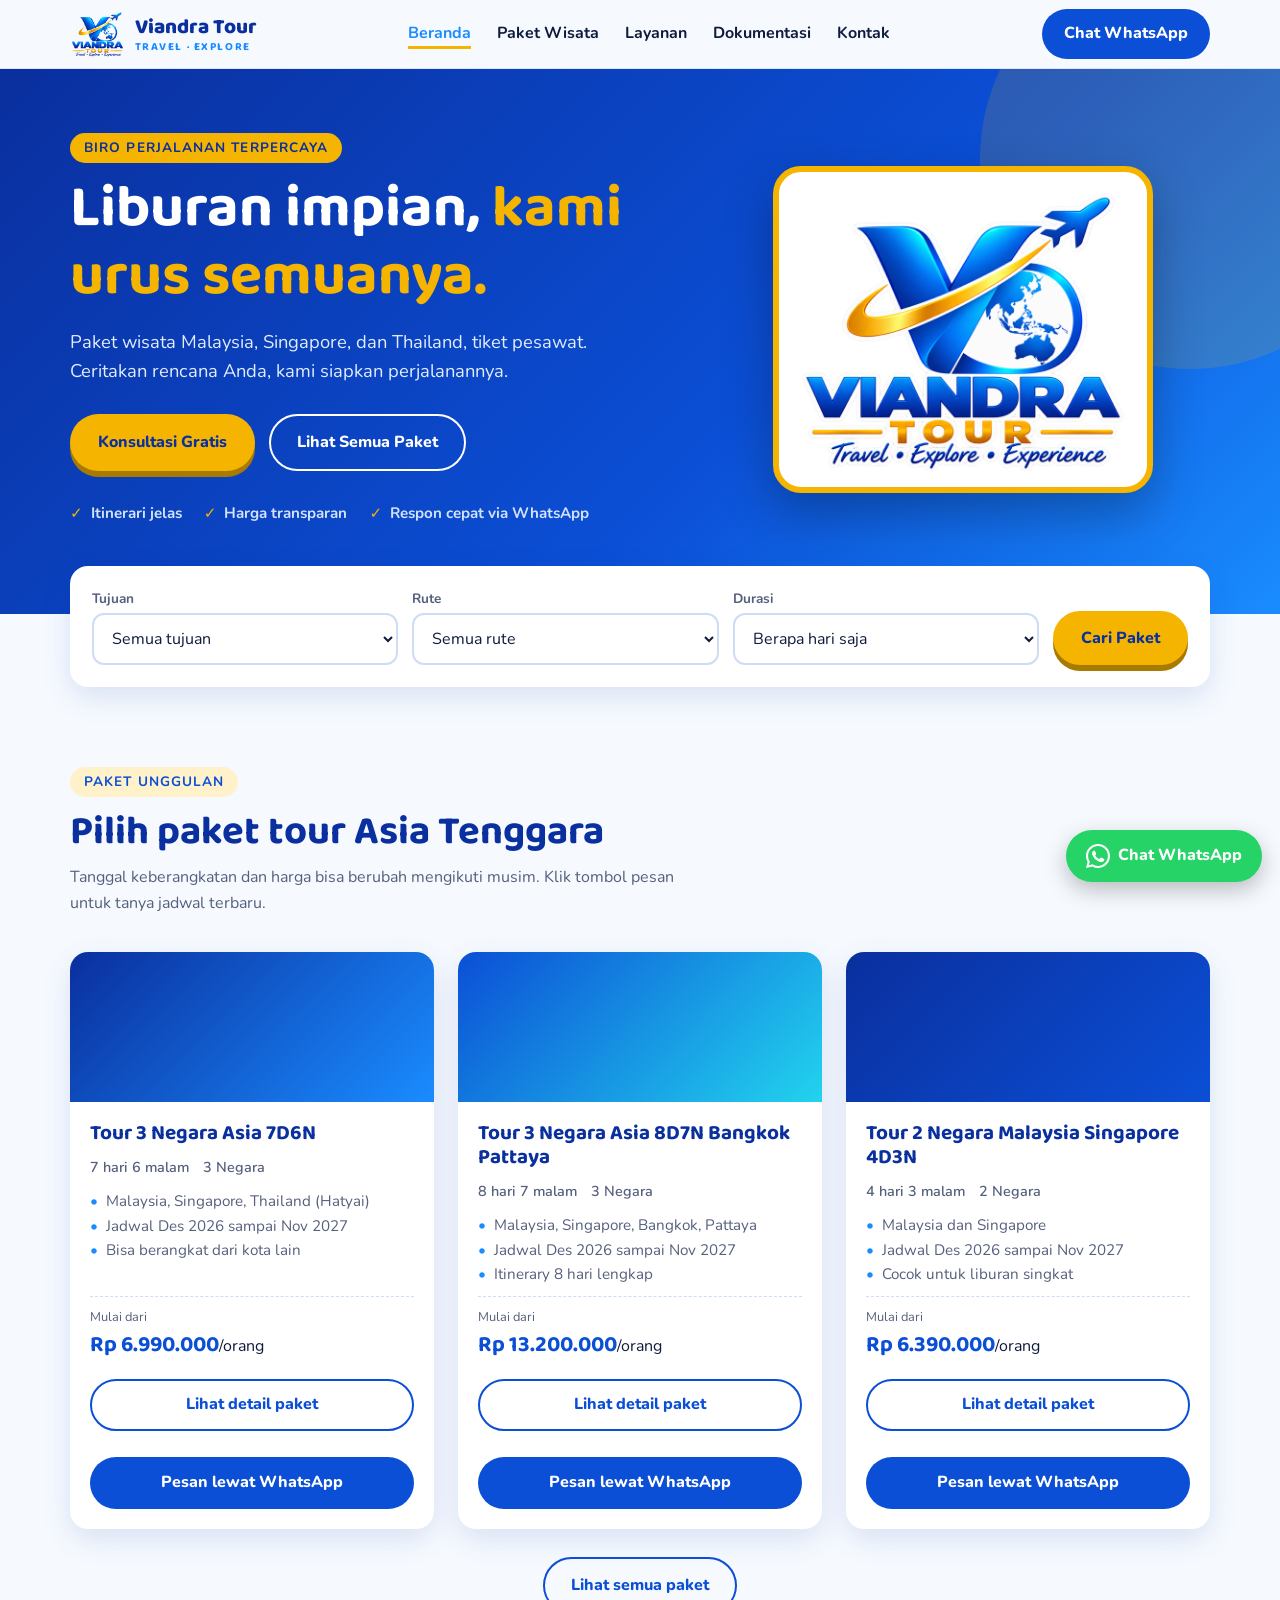
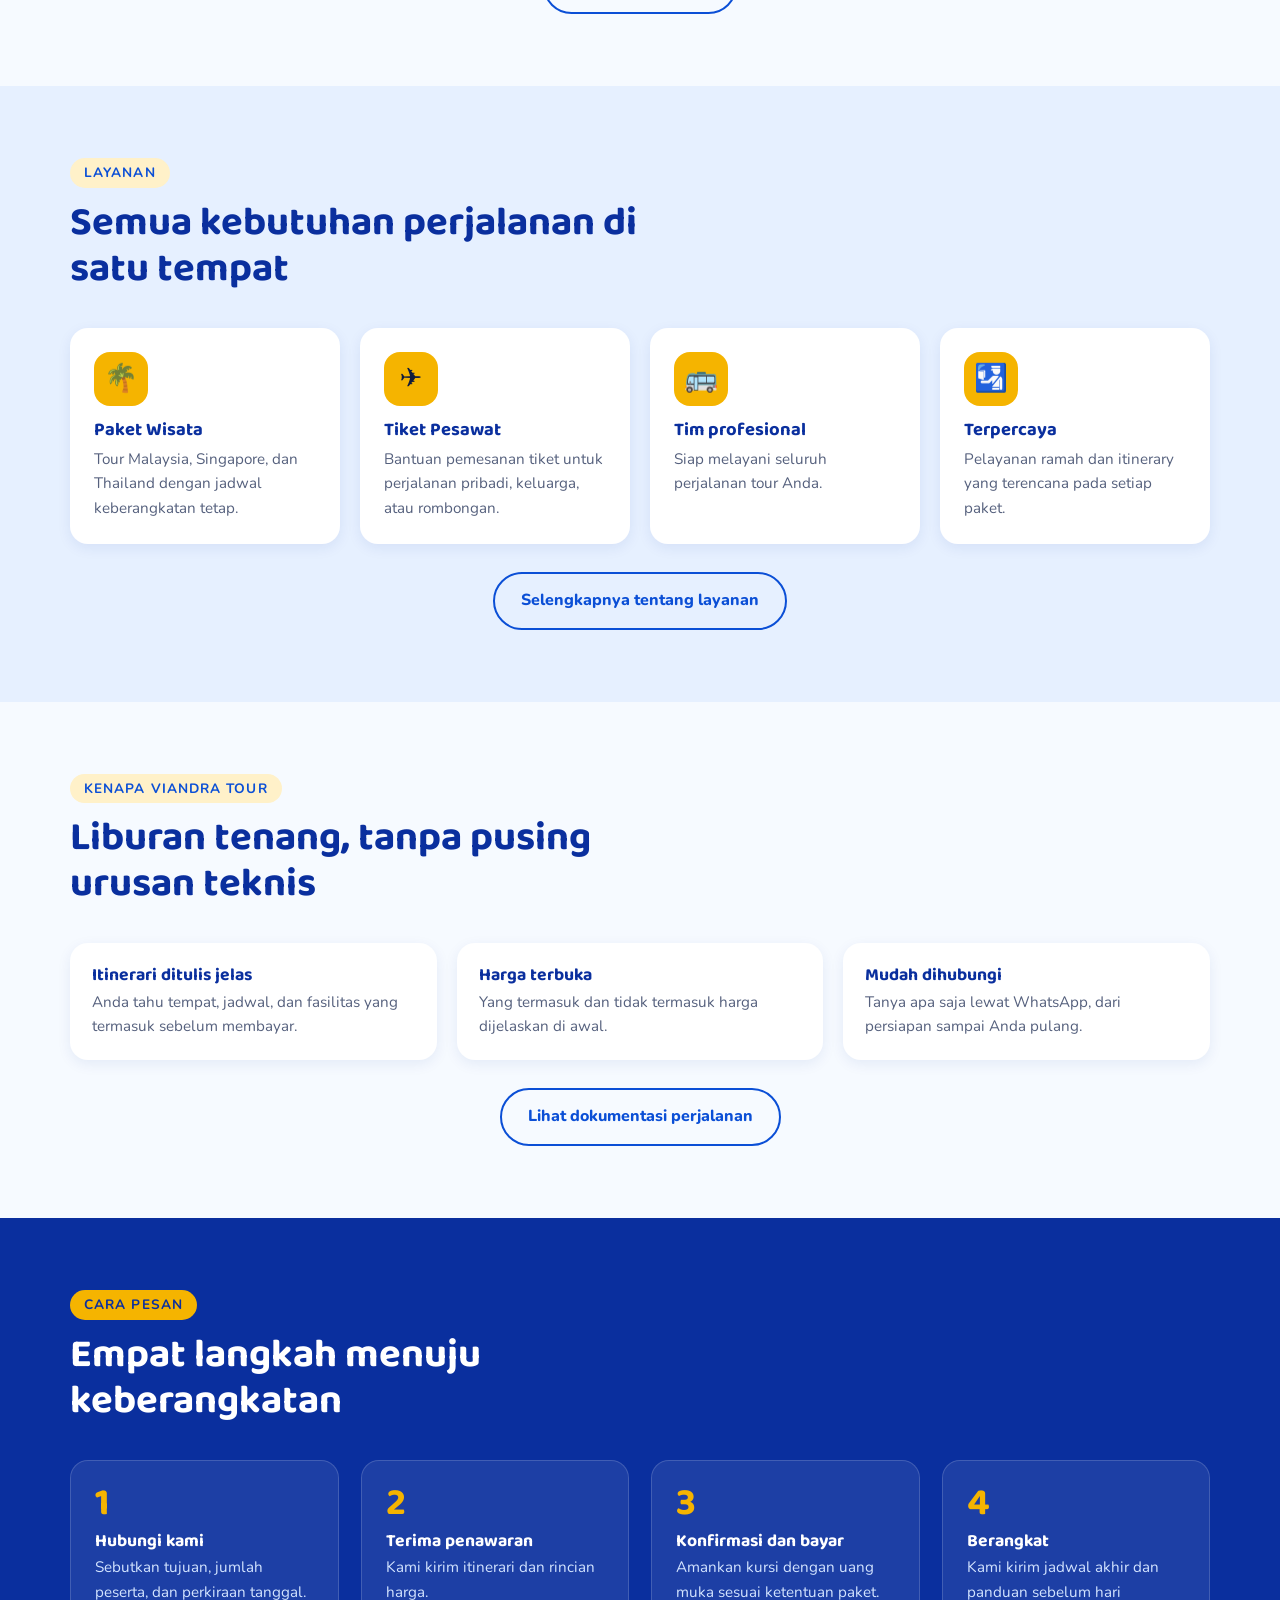
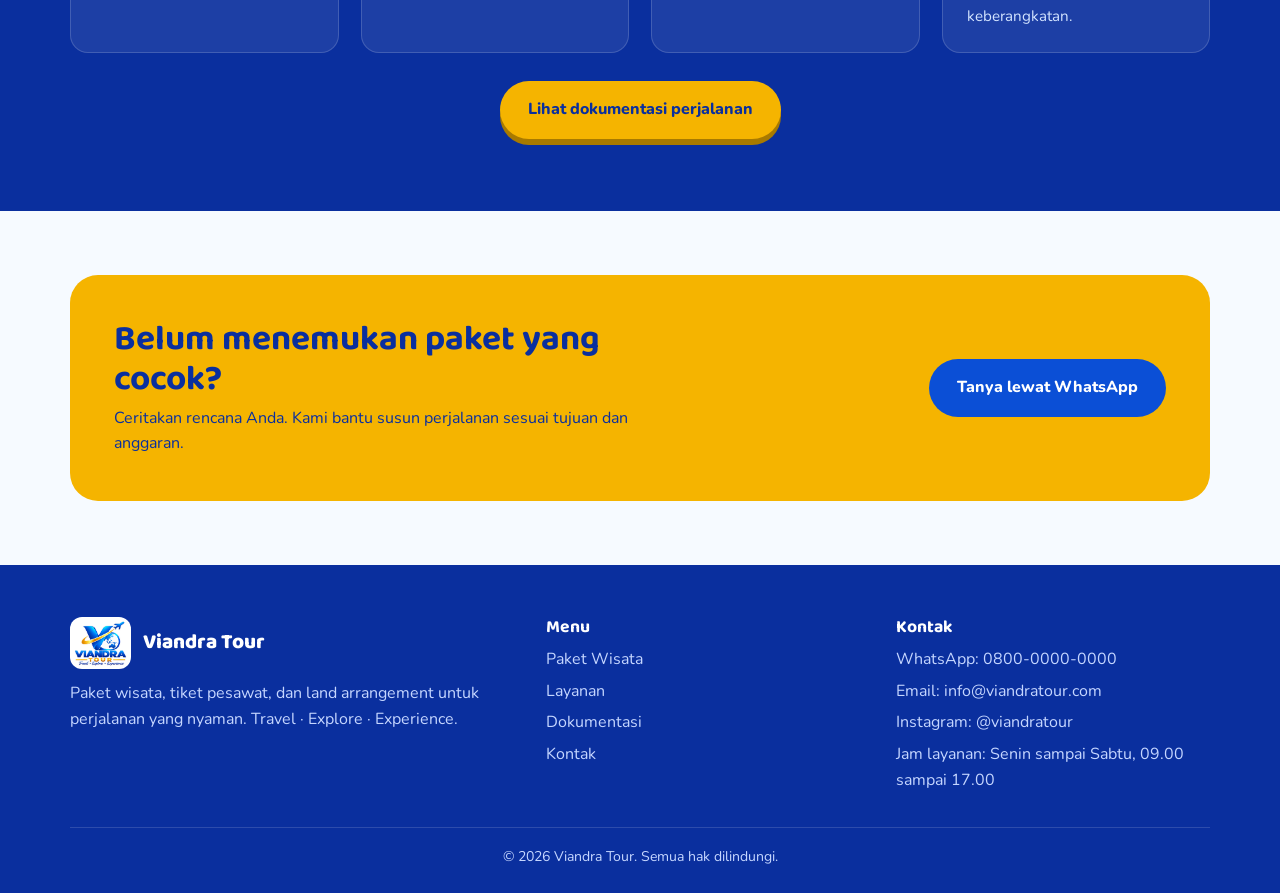
==== index.html @ dbaf94c6 "Add files via upload" ====
<!DOCTYPE html>
<html lang="id">
<head>
<meta charset="utf-8">
<meta name="viewport" content="width=device-width, initial-scale=1">
<title>Paket Wisata Malaysia, Singapore, Thailand | Viandra Tour</title>
<meta name="description" content="Viandra Tour melayani paket wisata Malaysia, Singapore, dan Thailand, tiket pesawat, dan sewa bus. Konsultasi gratis lewat WhatsApp.">
<meta property="og:image" content="logo.png">
<link rel="icon" href="logo.png">
<link rel="preconnect" href="https://fonts.googleapis.com">
<link rel="preconnect" href="https://fonts.gstatic.com" crossorigin>
<link href="https://fonts.googleapis.com/css2?family=Baloo+2:wght@600;700;800&family=Nunito:wght@400;600;700&display=swap" rel="stylesheet">
<link rel="stylesheet" href="style.css">
</head>
<body data-page="home">
<div id="site-header"></div>
<main>
  <section class="hero">
    <div class="wrap hero-grid">
      <div>
        <span class="eyebrow" style="background:var(--yellow);color:var(--green-900)">Biro perjalanan terpercaya</span>
        <h1>Liburan impian, <span>kami urus semuanya.</span></h1>
        <p>Paket wisata Malaysia, Singapore, dan Thailand, tiket pesawat. Ceritakan rencana Anda, kami siapkan perjalanannya.</p>
        <div class="hero-actions">
          <a class="btn btn-primary" data-wa="Halo Viandra Tour, saya ingin konsultasi gratis untuk rencana liburan." href="#">Konsultasi Gratis</a>
          <a class="btn btn-ghost" href="paket.html">Lihat Semua Paket</a>
        </div>
        <ul class="hero-points"><li>Itinerari jelas</li><li>Harga transparan</li><li>Respon cepat via WhatsApp</li></ul>
      </div>
      <img class="hero-logo" src="logo.png" alt="Logo Viandra Tour" width="380" height="380">
    </div>
  </section>
  <section class="finder" aria-label="Cari paket"><div class="wrap">
    <form class="finder-box" id="finder" action="paket.html" method="get">
      <div class="field"><label for="fDest">Tujuan</label><select id="fDest" name="dest"><option value="all">Semua tujuan</option></select></div>
      <div class="field"><label for="fType">Rute</label><select id="fType" name="type"><option value="all">Semua rute</option><option value="3 Negara">3 Negara</option><option value="2 Negara">2 Negara</option><option value="Thailand">Thailand</option></select></div>
      <div class="field"><label for="fDur">Durasi</label><select id="fDur" name="dur"><option value="all">Berapa hari saja</option><option value="short">Sampai 4 hari</option><option value="long">5 hari atau lebih</option></select></div>
      <button class="btn btn-primary" type="submit">Cari Paket</button>
    </form>
  </div></section>
  <section class="packages"><div class="wrap">
    <div class="section-head"><span class="eyebrow">Paket unggulan</span><h2>Pilih paket tour Asia Tenggara</h2><p>Tanggal keberangkatan dan harga bisa berubah mengikuti musim. Klik tombol pesan untuk tanya jadwal terbaru.</p></div>
    <div class="grid" id="pkgGrid"></div>
    <div class="more"><a class="btn btn-outline" href="paket.html">Lihat semua paket</a></div>
  </div></section>
  <section class="services"><div class="wrap">
    <div class="section-head"><span class="eyebrow">Layanan</span><h2>Semua kebutuhan perjalanan di satu tempat</h2></div>
    <div class="grid" style="grid-template-columns:repeat(auto-fit,minmax(220px,1fr))">
      <article class="service"><div class="ico" aria-hidden="true">🌴</div><h3>Paket Wisata</h3><p>Tour Malaysia, Singapore, dan Thailand dengan jadwal keberangkatan tetap.</p></article>
      <article class="service"><div class="ico" aria-hidden="true">✈️</div><h3>Tiket Pesawat</h3><p>Bantuan pemesanan tiket untuk perjalanan pribadi, keluarga, atau rombongan.</p></article>
      <article class="service"><div class="ico" aria-hidden="true">🚌</div><h3>Tim profesional</h3><p>Siap melayani seluruh perjalanan tour Anda.</p></article>
      <article class="service"><div class="ico" aria-hidden="true">🛂</div><h3>Terpercaya</h3><p>Pelayanan ramah dan itinerary yang terencana pada setiap paket.</p></article>
    </div>
    <div class="more"><a class="btn btn-outline" href="layanan.html">Selengkapnya tentang layanan</a></div>
  </div></section>
  <section><div class="wrap">
    <div class="section-head"><span class="eyebrow">Kenapa Viandra Tour</span><h2>Liburan tenang, tanpa pusing urusan teknis</h2></div>
    <div class="teaser-grid">
      <div class="mini"><h3>Itinerari ditulis jelas</h3><p>Anda tahu tempat, jadwal, dan fasilitas yang termasuk sebelum membayar.</p></div>
      <div class="mini"><h3>Harga terbuka</h3><p>Yang termasuk dan tidak termasuk harga dijelaskan di awal.</p></div>
      <div class="mini"><h3>Mudah dihubungi</h3><p>Tanya apa saja lewat WhatsApp, dari persiapan sampai Anda pulang.</p></div>
    </div>
    <div class="more"><a class="btn btn-outline" href="kenapa-kami.html">Kenali kami lebih dekat</a></div>
  </div></section>
  <section class="steps"><div class="wrap">
    <div class="section-head"><span class="eyebrow">Cara pesan</span><h2>Empat langkah menuju keberangkatan</h2></div>
    <div class="step-grid">
      <div class="step"><b>1</b><h3>Hubungi kami</h3><p>Sebutkan tujuan, jumlah peserta, dan perkiraan tanggal.</p></div>
      <div class="step"><b>2</b><h3>Terima penawaran</h3><p>Kami kirim itinerari dan rincian harga.</p></div>
      <div class="step"><b>3</b><h3>Konfirmasi dan bayar</h3><p>Amankan kursi dengan uang muka sesuai ketentuan paket.</p></div>
      <div class="step"><b>4</b><h3>Berangkat</h3><p>Kami kirim jadwal akhir dan panduan sebelum hari keberangkatan.</p></div>
    </div>
    <div class="more"><a class="btn btn-primary" href="cara-pesan.html">Lihat cara pesan lengkap</a></div>
  </div></section>
  <section class="cta"><div class="wrap"><div class="cta-box">
    <div><h2>Belum menemukan paket yang cocok?</h2><p>Ceritakan rencana Anda. Kami bantu susun perjalanan sesuai tujuan dan anggaran.</p></div>
    <a class="btn btn-wa" data-wa="Halo Viandra Tour, saya ingin dibuatkan paket perjalanan khusus." href="#">Tanya lewat WhatsApp</a>
  </div></div></section>
</main>
<div id="site-footer"></div>
<script src="site.js"></script>
<script>
  document.addEventListener("DOMContentLoaded", () => {
    const fDest = document.getElementById("fDest");
    [...new Set(PACKAGES.map(p => p.dest))].forEach(d => { const o = document.createElement("option"); o.value = d; o.textContent = d; fDest.appendChild(o); });
    document.getElementById("pkgGrid").innerHTML = PACKAGES.slice(0, 3).map(packageCard).join("");
  });
</script>
</body>
</html>
---- style.css ----
:root{--green-900:#0a2f9e;--green-700:#0b4fd6;--green-500:#1a8cff;--green-100:#e6f0ff;--yellow:#f5b400;--yellow-soft:#fff1c9;--ink:#0f1b3d;--muted:#55607d;--paper:#f6faff;--white:#ffffff;--radius:18px;--shadow:0 10px 30px rgba(10,47,158,.12)}
*{box-sizing:border-box;margin:0;padding:0}
html{scroll-behavior:smooth}
body{font-family:'Nunito',system-ui,sans-serif;color:var(--ink);background:var(--paper);line-height:1.6;-webkit-font-smoothing:antialiased}
img{max-width:100%;display:block}
a{color:inherit;text-decoration:none}
h1,h2,h3{font-family:'Baloo 2','Nunito',sans-serif;line-height:1.15;color:var(--green-900)}
.wrap{width:min(1140px,100% - 32px);margin-inline:auto}
section{padding:72px 0}
.eyebrow{display:inline-block;font-weight:700;font-size:.85rem;letter-spacing:.08em;text-transform:uppercase;color:var(--green-700);background:var(--yellow-soft);padding:4px 14px;border-radius:999px;margin-bottom:12px}
.section-head{max-width:640px;margin-bottom:36px}
.section-head h2{font-size:clamp(1.8rem,4vw,2.5rem);margin-bottom:10px}
.section-head p{color:var(--muted)}
.btn{display:inline-flex;align-items:center;gap:10px;font-weight:800;border-radius:999px;padding:14px 26px;border:2px solid transparent;cursor:pointer;transition:transform .15s,box-shadow .15s,background .15s;font-family:inherit;font-size:1rem}
.btn:hover{transform:translateY(-2px)}
.btn-primary{background:var(--yellow);color:var(--green-900);box-shadow:0 6px 0 #a87a00}
.btn-primary:hover{box-shadow:0 8px 0 #a87a00}
.btn-wa{background:var(--green-700);color:#fff}
.btn-wa:hover{background:var(--green-900)}
.btn-ghost{border-color:#fff;color:#fff}
.btn-ghost:hover{background:rgba(255,255,255,.12)}
.btn:focus-visible,a:focus-visible,button:focus-visible{outline:3px solid var(--yellow);outline-offset:3px}
header{position:sticky;top:0;z-index:50;background:rgba(246,250,255,.94);backdrop-filter:blur(8px);border-bottom:1px solid #d9e6fb}
.nav{display:flex;align-items:center;justify-content:space-between;height:68px}
.brand{display:flex;align-items:center;gap:10px;font-family:'Baloo 2',sans-serif;font-weight:800;font-size:1.3rem;color:var(--green-900)}
.brand img{width:46px;height:46px;border-radius:50%}
.brand small{display:block;font-size:.7rem;font-weight:700;color:var(--green-500);letter-spacing:.14em;margin-top:-6px}
nav ul{display:flex;gap:26px;list-style:none;font-weight:700}
nav a:hover{color:var(--green-500)}
.nav-cta{padding:10px 20px}
.menu-toggle{display:none;background:none;border:0;font-size:1.8rem;color:var(--green-900);cursor:pointer}
.hero{background:linear-gradient(135deg,var(--green-900),var(--green-700) 60%,var(--green-500));color:#fff;padding:64px 0 88px;position:relative;overflow:hidden}
.hero::after{content:"";position:absolute;right:-120px;top:-120px;width:420px;height:420px;border-radius:50%;background:rgba(245,180,0,.14)}
.hero-grid{display:grid;grid-template-columns:1.1fr .9fr;gap:40px;align-items:center;position:relative;z-index:1}
.hero h1{color:#fff;font-size:clamp(2.2rem,5.5vw,3.7rem);margin-bottom:16px}
.hero h1 span{color:var(--yellow)}
.hero p{font-size:1.15rem;max-width:520px;color:#e1ecff;margin-bottom:28px}
.hero-actions{display:flex;flex-wrap:wrap;gap:14px}
.hero-points{display:flex;flex-wrap:wrap;gap:10px 22px;margin-top:30px;list-style:none;font-weight:700;font-size:.95rem;color:#d3e3ff}
.hero-points li::before{content:"✓";color:var(--yellow);margin-right:8px;font-weight:800}
.hero-logo{justify-self:center;width:min(380px,80%);border-radius:50%;box-shadow:0 20px 50px rgba(0,0,0,.28);border:6px solid var(--yellow)}
.finder{margin-top:-48px;position:relative;z-index:2;padding:0}
.finder-box{background:#fff;border-radius:var(--radius);box-shadow:var(--shadow);padding:22px;display:grid;grid-template-columns:repeat(3,1fr) auto;gap:14px;align-items:end}
.field label{display:block;font-weight:700;font-size:.85rem;color:var(--muted);margin-bottom:4px}
.field select{width:100%;padding:12px 14px;border:2px solid #cddcf7;border-radius:12px;font:inherit;background:#fff;color:var(--ink)}
.field select:focus{outline:none;border-color:var(--green-500)}
.packages{padding-top:80px}
.grid{display:grid;grid-template-columns:repeat(3,1fr);gap:24px}
.card{background:#fff;border-radius:var(--radius);box-shadow:var(--shadow);overflow:hidden;display:flex;flex-direction:column;transition:transform .2s}
.card:hover{transform:translateY(-4px)}
.card-top{height:150px;padding:16px;display:flex;align-items:flex-end;justify-content:space-between;color:#fff;position:relative}
.card-top .tag{background:var(--yellow);color:var(--green-900);font-weight:800;font-size:.78rem;padding:3px 12px;border-radius:999px}
.card-top .flag{font-size:2.6rem;line-height:1}
.card-body{padding:20px;display:flex;flex-direction:column;gap:10px;flex:1}
.card-body h3{font-size:1.3rem}
.meta{display:flex;gap:14px;color:var(--muted);font-size:.9rem;font-weight:600}
.card-body ul{list-style:none;color:var(--muted);font-size:.95rem}
.card-body li::before{content:"•";color:var(--green-500);font-weight:800;margin-right:8px}
.price{margin-top:auto;padding-top:10px;border-top:1px dashed #cddcf7}
.price small{display:block;color:var(--muted);font-size:.8rem}
.price strong{font-family:'Baloo 2',sans-serif;font-size:1.4rem;color:var(--green-700)}
.card .btn{justify-content:center;margin-top:6px;padding:11px 20px}
.empty{display:none;text-align:center;color:var(--muted);padding:30px}
.note{margin-top:24px;font-size:.9rem;color:var(--muted)}
.services{background:var(--green-100)}
.services .grid{grid-template-columns:repeat(4,1fr);gap:20px}
.service{background:#fff;border-radius:var(--radius);padding:24px;box-shadow:0 4px 14px rgba(10,47,158,.08)}
.service .ico{width:54px;height:54px;border-radius:16px;background:var(--yellow);display:grid;place-items:center;font-size:1.7rem;margin-bottom:14px}
.service h3{font-size:1.15rem;margin-bottom:6px}
.service p{color:var(--muted);font-size:.95rem}
.steps{background:var(--green-900);color:#fff}
.steps h2,.steps .section-head p{color:#fff}
.steps .section-head p{opacity:.85}
.steps .eyebrow{background:var(--yellow);color:var(--green-900)}
.step-grid{display:grid;grid-template-columns:repeat(4,1fr);gap:22px}
.step{background:rgba(255,255,255,.08);border:1px solid rgba(255,255,255,.16);border-radius:var(--radius);padding:24px}
.step b{display:block;font-family:'Baloo 2',sans-serif;font-size:2.4rem;color:var(--yellow);line-height:1}
.step h3{color:#fff;font-size:1.1rem;margin:8px 0 4px}
.step p{color:#d3e4ff;font-size:.95rem}
.cta{padding:64px 0}
.cta-box{background:var(--yellow);border-radius:28px;padding:44px;display:flex;flex-wrap:wrap;gap:24px;align-items:center;justify-content:space-between}
.cta-box h2{font-size:clamp(1.6rem,3.5vw,2.2rem);max-width:560px}
.cta-box p{color:var(--green-900);max-width:520px;margin-top:6px}
footer{background:var(--green-900);color:#c5d6ff;padding:52px 0 24px}
.foot-grid{display:grid;grid-template-columns:1.4fr 1fr 1fr;gap:36px}
footer h3{color:#fff;font-size:1.1rem;margin-bottom:10px}
footer ul{list-style:none;display:grid;gap:6px}
footer a:hover{color:var(--yellow)}
.foot-brand{display:flex;align-items:center;gap:12px;margin-bottom:12px;color:#fff;font-family:'Baloo 2',sans-serif;font-weight:800;font-size:1.3rem}
.foot-brand img{width:52px;height:52px;border-radius:50%}
.copy{border-top:1px solid rgba(255,255,255,.14);margin-top:34px;padding-top:18px;font-size:.88rem;text-align:center}
.wa-float{position:fixed;right:18px;bottom:18px;z-index:60;background:#25d366;color:#fff;border-radius:999px;padding:13px 20px;font-weight:800;display:flex;align-items:center;gap:8px;box-shadow:0 8px 22px rgba(0,0,0,.25)}
.wa-float:hover{background:#1ebe5a}
@media (max-width:960px){.grid,.services .grid{grid-template-columns:repeat(2,1fr)}.step-grid{grid-template-columns:repeat(2,1fr)}.hero-grid{grid-template-columns:1fr}.hero-logo{order:-1;width:200px}.finder-box{grid-template-columns:1fr 1fr}.foot-grid{grid-template-columns:1fr 1fr}}
@media (max-width:640px){section{padding:52px 0}.menu-toggle{display:block}nav{position:absolute;left:0;right:0;top:68px;background:var(--paper);border-bottom:1px solid #d9e6fb;display:none;padding:12px 16px 20px}nav.open{display:block}nav ul{flex-direction:column;gap:14px}.nav-cta{display:none}.grid,.services .grid,.step-grid,.finder-box,.foot-grid{grid-template-columns:1fr}.cta-box{padding:30px 24px}.wa-float span{display:none}.wa-float{padding:15px}}
@media (prefers-reduced-motion:reduce){*{transition:none!important;scroll-behavior:auto!important}}
nav a.active{color:var(--green-500);border-bottom:3px solid var(--yellow);padding-bottom:2px}
.page-hero{background:linear-gradient(135deg,var(--green-900),var(--green-700));color:#fff;padding:54px 0}
.page-hero h1{color:#fff;font-size:clamp(2rem,4.5vw,3rem);margin-bottom:8px}
.page-hero p{color:#dbe9ff;max-width:620px}
.crumbs{font-size:.9rem;margin-bottom:10px;color:#cddfff}
.crumbs a:hover{color:var(--yellow)}
.more{margin-top:28px;text-align:center}
.btn-outline{border-color:var(--green-700);color:var(--green-700);background:transparent}
.btn-outline:hover{background:var(--green-700);color:#fff}
.teaser-grid{display:grid;grid-template-columns:repeat(3,1fr);gap:20px}
.mini{background:#fff;border-radius:var(--radius);padding:22px;box-shadow:0 4px 14px rgba(10,47,158,.08)}
.mini h3{font-size:1.1rem;margin-bottom:4px}
.mini p{color:var(--muted);font-size:.95rem}
@media (max-width:960px){.teaser-grid{grid-template-columns:1fr 1fr}}
@media (max-width:640px){.teaser-grid{grid-template-columns:1fr}}
.card-top.has-img{height:auto;aspect-ratio:1614/975;background-color:var(--green-100)}
.flag{display:flex;gap:8px;align-items:center}
.flag img{width:44px;height:30px;object-fit:cover;border-radius:5px;box-shadow:0 2px 6px rgba(0,0,0,.35);background:#fff}
/* Penyesuaian logo Viandra (logo berbentuk persegi panjang, bukan lingkaran) */
.brand img{width:auto;height:46px;border-radius:0}
.foot-brand img{width:auto;height:52px;border-radius:12px;background:#fff;padding:3px}
.hero-logo{border-radius:28px;background:#fff;padding:16px;object-fit:contain;border:6px solid var(--yellow);height:auto}
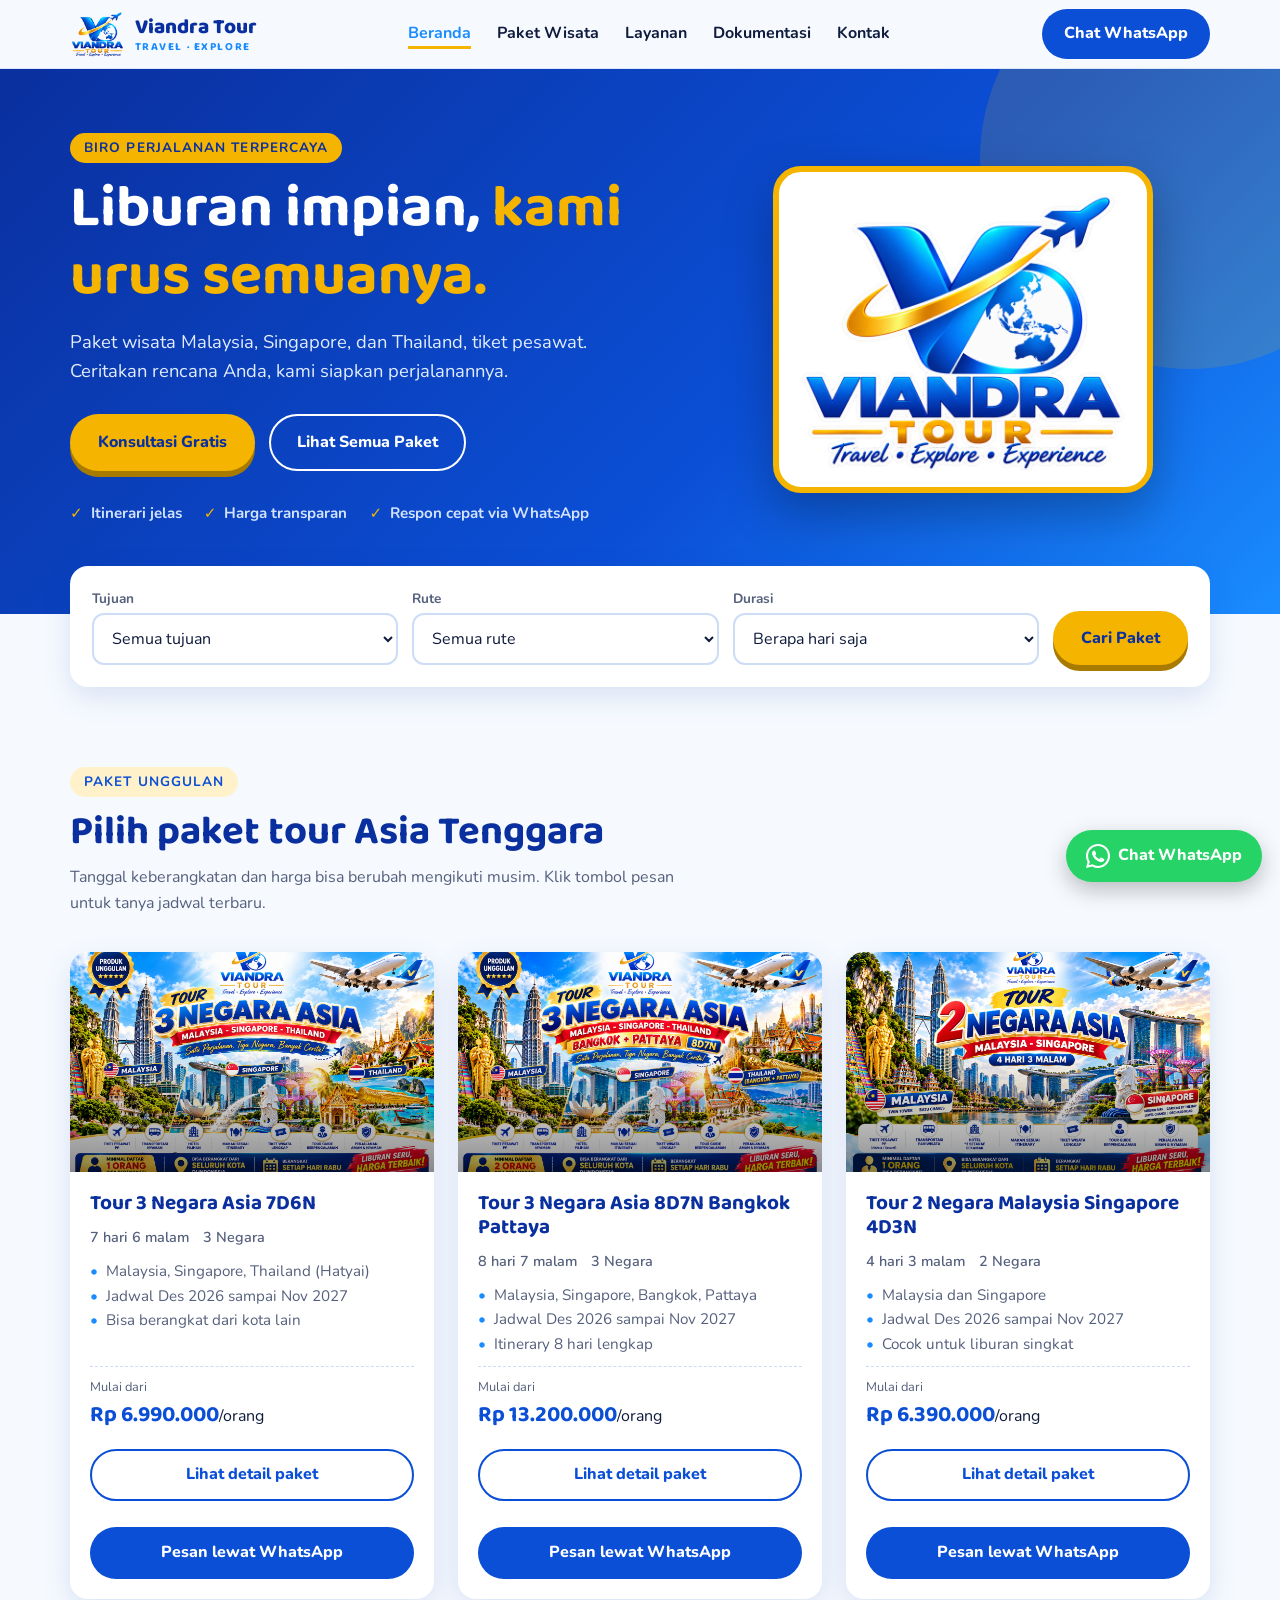
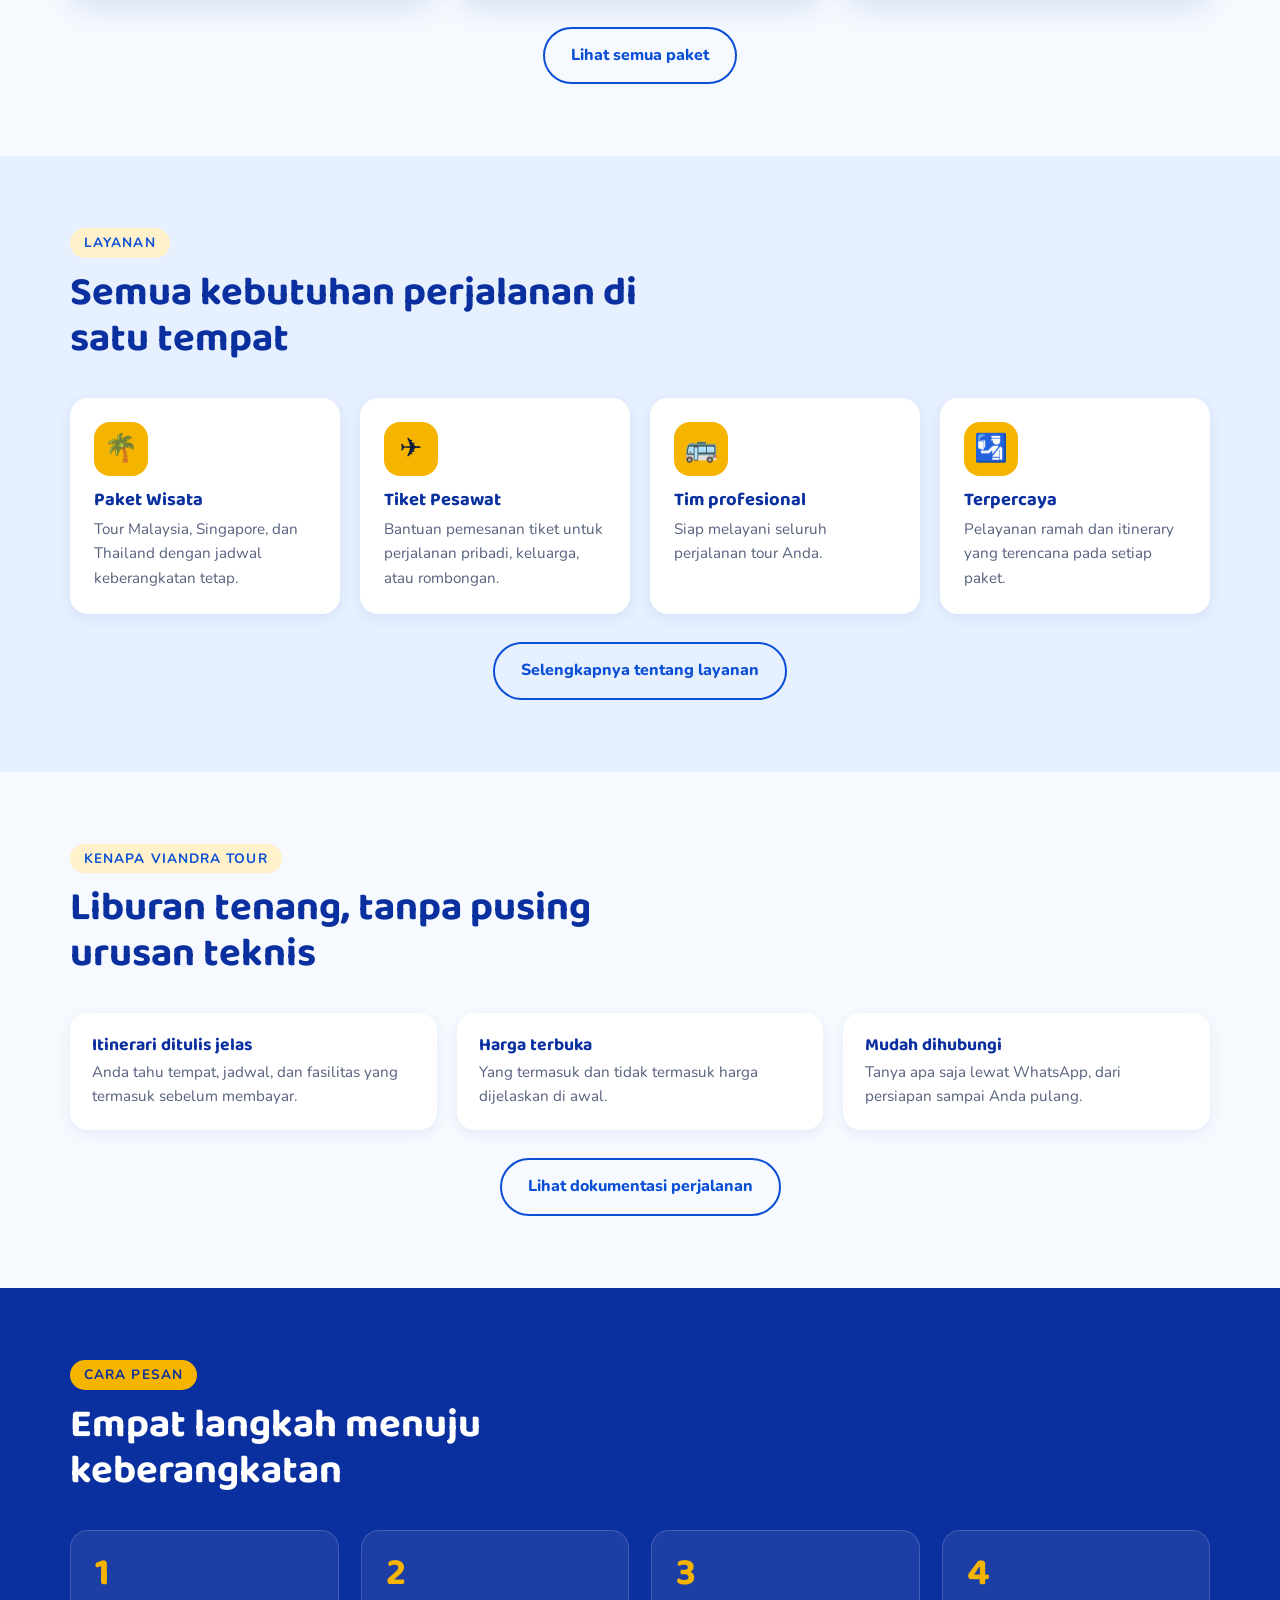
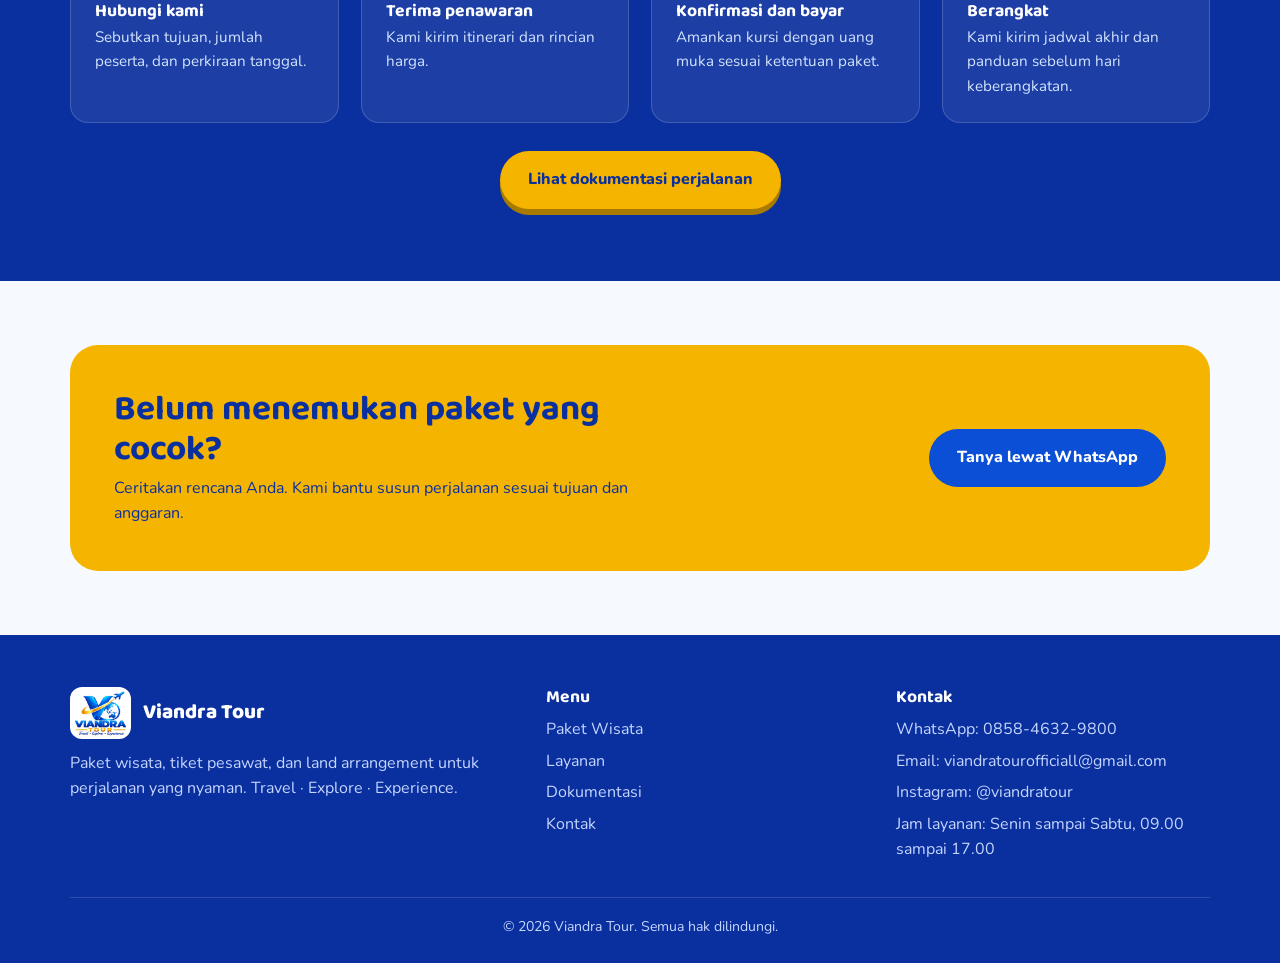
==== commit c63020a9: "Add options for package types in dropdown" ====
--- a/index.html
+++ b/index.html
@@ -83,6 +83,7 @@
   document.addEventListener("DOMContentLoaded", () => {
     const fDest = document.getElementById("fDest");
     [...new Set(PACKAGES.map(p => p.dest))].forEach(d => { const o = document.createElement("option"); o.value = d; o.textContent = d; fDest.appendChild(o); });
+    [...new Set(PACKAGES.map(p => p.type))].forEach(t => { const f = document.getElementById("fType"); if (![...f.options].some(o => o.value === t)) { const o = document.createElement("option"); o.value = t; o.textContent = t; f.appendChild(o); } });
     document.getElementById("pkgGrid").innerHTML = PACKAGES.slice(0, 3).map(packageCard).join("");
   });
 </script>
